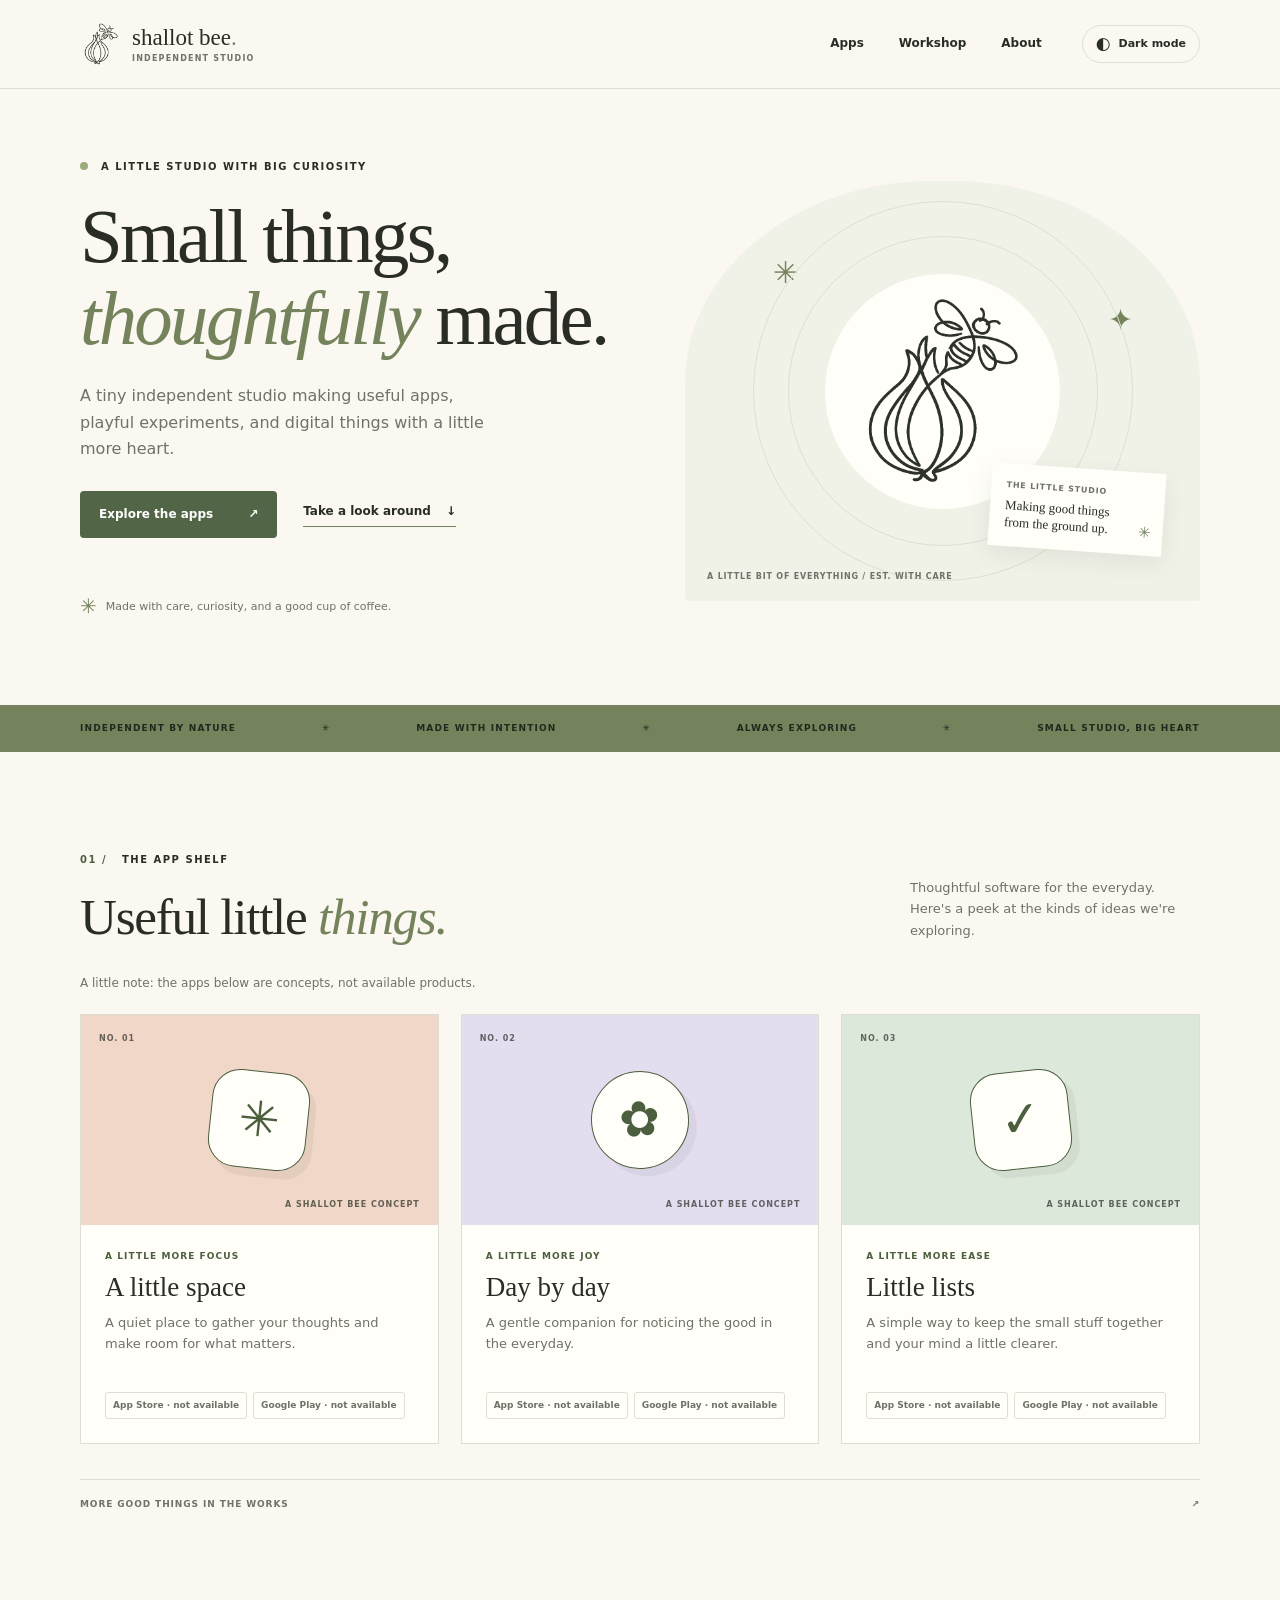
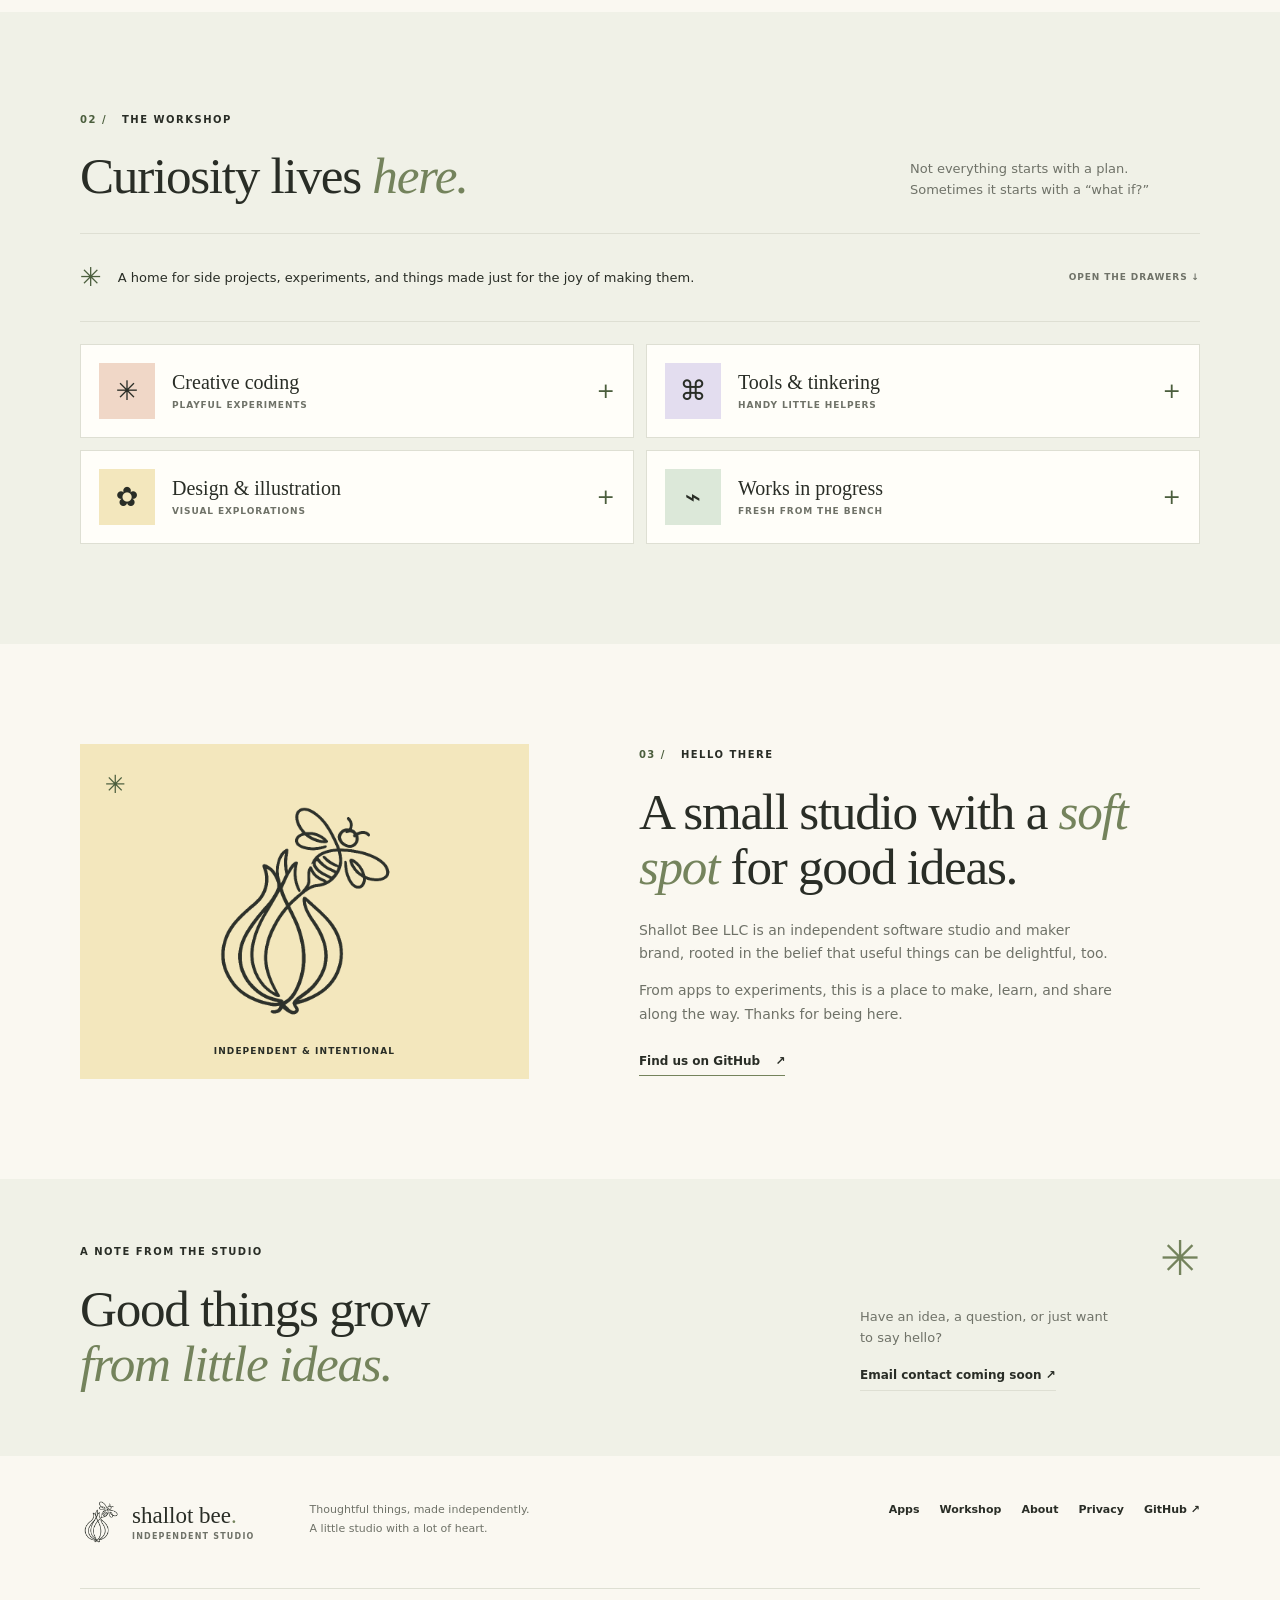
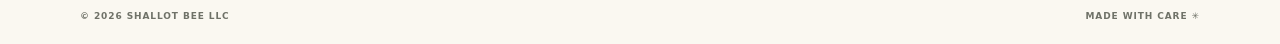
==== index.html @ 7bb1f2ab "Build initial Shallot Bee website Co-authored-by: Copilot App <223556219+Copilot@users.noreply.githu" ====
<!doctype html>
<html lang="en">
<head>
  <meta charset="utf-8">
  <meta name="viewport" content="width=device-width, initial-scale=1">
  <meta name="description" content="Shallot Bee is an independent software studio making thoughtful little things for everyday life.">
  <meta name="color-scheme" content="light dark">
  <title>Shallot Bee LLC — Small things, thoughtfully made</title>
  <link rel="icon" href="assets/logo.png">
  <link rel="stylesheet" href="css/styles.css">
  <script>
    try {
      const savedTheme = localStorage.getItem('shallot-bee-theme');
      if (savedTheme === 'light' || savedTheme === 'dark') document.documentElement.dataset.theme = savedTheme;
    } catch (error) {
      // The site remains usable when storage is unavailable.
    }
  </script>
  <script src="js/projects.js" defer></script>
  <script src="js/main.js" defer></script>
</head>
<body>
  <a class="skip-link" href="#main">Skip to content</a>
  <header class="site-header">
    <div class="container header-inner">
      <a class="brand" href="#top" aria-label="Shallot Bee, home">
        <img src="assets/logo.png" alt="" width="42" height="42">
        <span>shallot bee<span class="brand-dot">.</span><small>INDEPENDENT STUDIO</small></span>
      </a>
      <nav class="main-nav" aria-label="Main navigation">
        <a href="#apps">Apps</a>
        <a href="#workshop">Workshop</a>
        <a href="#about">About</a>
      </nav>
      <button class="theme-toggle" type="button" aria-label="Dark mode" aria-pressed="false">
        <span class="theme-icon" aria-hidden="true">◐</span><span class="theme-label">Dark mode</span>
      </button>
    </div>
  </header>

  <main id="main">
    <section class="hero container" id="top">
      <div class="hero-copy">
        <p class="eyebrow"><span class="status-dot"></span> A LITTLE STUDIO WITH BIG CURIOSITY</p>
        <h1>Small things,<br><em>thoughtfully</em> made.</h1>
        <p class="hero-description">A tiny independent studio making useful apps, playful experiments, and digital things with a little more heart.</p>
        <div class="hero-actions">
          <a class="button button-primary" href="#apps">Explore the apps <span aria-hidden="true">↗</span></a>
          <a class="text-link" href="#workshop">Take a look around <span aria-hidden="true">↓</span></a>
        </div>
        <div class="hero-note"><span class="note-icon" aria-hidden="true">✳</span> Made with care, curiosity, and a good cup of coffee.</div>
      </div>
      <div class="hero-art" aria-hidden="true">
        <span class="art-spark art-spark-one">✳</span>
        <span class="art-spark art-spark-two">✦</span>
        <div class="art-orbit orbit-one"></div>
        <div class="art-orbit orbit-two"></div>
        <div class="logo-disc"><img src="assets/logo.png" alt=""></div>
        <div class="art-label"><span>THE LITTLE STUDIO</span><strong>Making good things<br>from the ground up.</strong><span class="art-label-star">✳</span></div>
        <span class="art-caption">A LITTLE BIT OF EVERYTHING / EST. WITH CARE</span>
      </div>
    </section>

    <div class="ticker" aria-hidden="true"><div class="container ticker-inner"><span>INDEPENDENT BY NATURE</span><span>✳</span><span>MADE WITH INTENTION</span><span>✳</span><span>ALWAYS EXPLORING</span><span>✳</span><span>SMALL STUDIO, BIG HEART</span></div></div>

    <section class="section container" id="apps">
      <div class="section-heading">
        <div><p class="eyebrow"><span class="section-number">01 /</span> THE APP SHELF</p><h2>Useful little <em>things.</em></h2></div>
        <p>Thoughtful software for the everyday. Here's a peek at the kinds of ideas we're exploring.</p>
      </div>
      <p class="sample-notice">A little note: the apps below are concepts, not available products.</p>
      <div class="project-grid" id="project-grid">
        <noscript><p>Enable JavaScript to see the sample app concepts.</p></noscript>
      </div>
      <div class="section-end"><span>MORE GOOD THINGS IN THE WORKS</span><span aria-hidden="true">↗</span></div>
    </section>

    <section class="workshop-section" id="workshop">
      <div class="container section">
        <div class="section-heading">
          <div><p class="eyebrow"><span class="section-number">02 /</span> THE WORKSHOP</p><h2>Curiosity lives <em>here.</em></h2></div>
          <p>Not everything starts with a plan. Sometimes it starts with a “what if?”</p>
        </div>
        <div class="workshop-intro"><span class="workshop-intro-icon" aria-hidden="true">✳</span><p>A home for side projects, experiments, and things made just for the joy of making them.</p><span>OPEN THE DRAWERS ↓</span></div>
        <div class="workshop-grid">
          <details class="workshop-card"><summary><span class="workshop-icon peach" aria-hidden="true">✳</span><span class="workshop-title">Creative coding<small>PLAYFUL EXPERIMENTS</small></span><span class="expand-icon" aria-hidden="true">+</span></summary><p>Small explorations in code, interaction, and generative ideas. A place to try something new just to see what happens.</p></details>
          <details class="workshop-card"><summary><span class="workshop-icon lavender" aria-hidden="true">⌘</span><span class="workshop-title">Tools &amp; tinkering<small>HANDY LITTLE HELPERS</small></span><span class="expand-icon" aria-hidden="true">+</span></summary><p>Practical experiments and little utilities inspired by the everyday problems worth making a bit easier.</p></details>
          <details class="workshop-card"><summary><span class="workshop-icon yellow" aria-hidden="true">✿</span><span class="workshop-title">Design &amp; illustration<small>VISUAL EXPLORATIONS</small></span><span class="expand-icon" aria-hidden="true">+</span></summary><p>Sketches, visual ideas, and design studies that celebrate simplicity, character, and the imperfect process.</p></details>
          <details class="workshop-card"><summary><span class="workshop-icon mint" aria-hidden="true">⌁</span><span class="workshop-title">Works in progress<small>FRESH FROM THE BENCH</small></span><span class="expand-icon" aria-hidden="true">+</span></summary><p>Early ideas and unfinished experiments. Nothing here is a promise of a future release, just room to explore.</p></details>
        </div>
      </div>
    </section>

    <section class="about-section container section" id="about">
      <div class="about-mark" aria-hidden="true"><span>✳</span><img src="assets/logo.png" alt=""><small>INDEPENDENT &amp; INTENTIONAL</small></div>
      <div class="about-copy"><p class="eyebrow"><span class="section-number">03 /</span> HELLO THERE</p><h2>A small studio with a <em>soft spot</em> for good ideas.</h2><p>Shallot Bee LLC is an independent software studio and maker brand, rooted in the belief that useful things can be delightful, too.</p><p>From apps to experiments, this is a place to make, learn, and share along the way. Thanks for being here.</p><a class="text-link" href="https://github.com/grdwish">Find us on GitHub <span aria-hidden="true">↗</span></a></div>
    </section>

    <section class="contact-band"><div class="container contact-inner"><div><p class="eyebrow">A NOTE FROM THE STUDIO</p><h2>Good things grow<br><em>from little ideas.</em></h2></div><div><p>Have an idea, a question, or just want to say hello?</p><span class="contact-placeholder">Email contact coming soon <span aria-hidden="true">↗</span></span></div><span class="contact-flower" aria-hidden="true">✳</span></div></section>
  </main>
  <footer class="site-footer"><div class="container footer-main"><a class="brand" href="#top"><img src="assets/logo.png" alt="" width="42" height="42"><span>shallot bee<span class="brand-dot">.</span><small>INDEPENDENT STUDIO</small></span></a><p>Thoughtful things, made independently.<br>A little studio with a lot of heart.</p><div class="footer-links"><a href="#apps">Apps</a><a href="#workshop">Workshop</a><a href="#about">About</a><a href="privacy.html">Privacy</a><a href="https://github.com/grdwish">GitHub ↗</a></div></div><div class="container footer-bottom"><span>© <span id="year">2026</span> SHALLOT BEE LLC</span><span>MADE WITH CARE <span aria-hidden="true">✳</span></span></div></footer>
</body>
</html>
---- css/styles.css ----
:root {
  color-scheme: light;
  --background: #faf8f1;
  --surface: #fffef9;
  --ink: #292d26;
  --muted: #6f7268;
  --line: #dedfd3;
  --accent: #74835c;
  --accent-dark: #4b5e3d;
  --soft: #f0f1e7;
  --peach: #f0d7c7;
  --lavender: #e3ddef;
  --mint: #dce8d9;
  --yellow: #f3e7bd;
}

@media (prefers-color-scheme: dark) {
  :root:not([data-theme]) {
    color-scheme: dark;
    --background: #20241f; --surface: #292e27; --ink: #f3f1e7; --muted: #b7bcae;
    --line: #474f42; --accent: #b6c798; --accent-dark: #d0dfb8; --soft: #30382d;
    --peach: #674b40; --lavender: #50495f; --mint: #435749; --yellow: #60573c;
  }
}
:root[data-theme="dark"] {
  color-scheme: dark;
  --background: #20241f; --surface: #292e27; --ink: #f3f1e7; --muted: #b7bcae;
  --line: #474f42; --accent: #b6c798; --accent-dark: #d0dfb8; --soft: #30382d;
  --peach: #674b40; --lavender: #50495f; --mint: #435749; --yellow: #60573c;
}

* { box-sizing: border-box; }
html { scroll-behavior: smooth; }
body { margin: 0; background: var(--background); color: var(--ink); font-family: system-ui, sans-serif; font-size: 15px; line-height: 1.65; }
a { color: inherit; }
button { font: inherit; }
img { display: block; max-width: 100%; }
:focus-visible { outline: 3px solid #d79150; outline-offset: 4px; }
.skip-link { position: fixed; z-index: 20; top: 8px; left: 8px; transform: translateY(-160%); padding: 8px 14px; background: var(--ink); color: var(--background); }
.skip-link:focus { transform: translateY(0); }
.container { width: min(1120px, calc(100% - 64px)); margin-inline: auto; }
.site-header { border-bottom: 1px solid var(--line); }
.header-inner { min-height: 88px; display: flex; align-items: center; gap: 40px; }
.brand { display: inline-flex; align-items: center; gap: 10px; text-decoration: none; line-height: 1; font-family: Georgia, serif; font-size: 23px; white-space: nowrap; }
.brand img { width: 42px; height: 42px; object-fit: contain; }
.brand-dot { color: var(--accent); }
.brand small { display: block; margin-top: 6px; font: 700 8px/1 system-ui, sans-serif; letter-spacing: .15em; color: var(--muted); }
.main-nav { display: flex; align-items: center; justify-content: center; gap: 35px; margin-left: auto; }
.main-nav a, .back-link { text-decoration: none; font-size: 12px; font-weight: 700; }
.main-nav a:hover, .footer-links a:hover, .back-link:hover { color: var(--accent-dark); }
.theme-toggle { display: inline-flex; align-items: center; gap: 8px; padding: 9px 13px; border: 1px solid var(--line); border-radius: 30px; background: transparent; color: var(--ink); cursor: pointer; font-size: 11px; font-weight: 700; white-space: nowrap; }
.theme-toggle:hover { background: var(--soft); }
.theme-icon { font-size: 17px; line-height: 1; }
.hero { min-height: 570px; display: grid; grid-template-columns: 1.05fr .95fr; align-items: center; gap: 36px; padding-block: 70px 82px; }
.eyebrow { margin: 0 0 20px; font-size: 10px; font-weight: 700; letter-spacing: .15em; }
.status-dot { display: inline-block; width: 8px; height: 8px; margin-right: 8px; border-radius: 50%; background: #9bab7c; }
h1, h2, h3, p { margin-top: 0; }
h1, h2, h3 { font-family: Georgia, serif; font-weight: 400; line-height: 1.08; }
h1 { margin-bottom: 22px; font-size: clamp(52px, 6vw, 78px); letter-spacing: -.035em; }
h1 em, h2 em { color: var(--accent); font-weight: 400; }
.hero-description { max-width: 430px; margin-bottom: 28px; color: var(--muted); font-size: 16px; }
.hero-actions { display: flex; align-items: center; flex-wrap: wrap; gap: 26px; }
.button { display: inline-flex; align-items: center; gap: 35px; padding: 14px 19px; border-radius: 4px; text-decoration: none; font-size: 12px; font-weight: 700; }
.button-primary { background: #526647; color: #fff; }
.button-primary:hover { background: #394d31; }
.text-link { display: inline-flex; align-items: center; gap: 15px; text-decoration: none; font-size: 12px; font-weight: 700; border-bottom: 1px solid var(--accent); padding-bottom: 4px; }
.text-link:hover { color: var(--accent-dark); }
.hero-note { display: flex; align-items: center; gap: 9px; margin-top: 52px; color: var(--muted); font-size: 11px; }
.note-icon { color: var(--accent); font-size: 20px; }
.hero-art { position: relative; min-height: 420px; display: grid; place-items: center; overflow: hidden; background: var(--soft); border-radius: 48% 48% 3px 3px; }
.logo-disc { z-index: 1; width: 235px; height: 235px; display: grid; place-items: center; border-radius: 50%; background: var(--surface); }
.logo-disc img { width: 66%; }
.art-orbit { position: absolute; width: 310px; height: 310px; border: 1px solid var(--line); border-radius: 50%; }
.orbit-two { width: 380px; height: 380px; }
.art-spark { position: absolute; color: var(--accent); font-size: 30px; }
.art-spark-one { top: 16%; left: 17%; }.art-spark-two { top: 27%; right: 13%; }
.art-label { position: absolute; z-index: 2; right: 7%; bottom: 12%; width: 174px; padding: 15px; background: var(--surface); box-shadow: 0 8px 25px #20241f12; transform: rotate(4deg); }
.art-label span:first-child { display: block; color: var(--muted); font-size: 8px; font-weight: 700; letter-spacing: .1em; }
.art-label strong { display: block; margin-top: 6px; font-family: Georgia, serif; font-size: 13px; line-height: 1.3; font-weight: 400; }
.art-label-star { position: absolute; right: 12px; bottom: 10px; color: var(--accent); }
.art-caption { position: absolute; left: 22px; bottom: 18px; color: var(--muted); font-size: 8px; font-weight: 700; letter-spacing: .1em; }
.ticker { background: var(--accent); color: #20291d; }
.ticker-inner { min-height: 47px; display: flex; justify-content: space-between; align-items: center; gap: 15px; font-size: 9px; font-weight: 700; letter-spacing: .13em; }
.section { padding-block: 100px; }
.section-heading { display: flex; justify-content: space-between; align-items: end; gap: 40px; margin-bottom: 30px; }
.section-heading h2, .about-copy h2, .contact-inner h2 { margin: 0; font-size: clamp(38px, 4vw, 52px); letter-spacing: -.025em; }
.section-heading > p { max-width: 290px; margin-bottom: 3px; color: var(--muted); font-size: 13px; }
.section-number { color: var(--accent-dark); margin-right: 10px; }
.sample-notice { margin-bottom: 20px; color: var(--muted); font-size: 12px; }
.project-grid { display: grid; grid-template-columns: repeat(3, 1fr); gap: 22px; }
.project-card { min-width: 0; background: var(--surface); border: 1px solid var(--line); }
.project-art { position: relative; min-height: 210px; display: grid; place-items: center; overflow: hidden; }
.peach { background: var(--peach); }.lavender { background: var(--lavender); }.mint { background: var(--mint); }.yellow { background: var(--yellow); }
.project-art-number, .project-art-caption { position: absolute; color: var(--ink); font-size: 8px; font-weight: 700; letter-spacing: .12em; opacity: .7; }
.project-art-number { top: 17px; left: 18px; }.project-art-caption { bottom: 14px; right: 18px; }
.project-symbol { width: 98px; height: 98px; display: grid; place-items: center; border: 1px solid currentColor; border-radius: 28px; background: var(--surface); color: var(--accent-dark); font-family: Georgia, serif; font-size: 49px; box-shadow: 7px 8px 0 #0000000c; transform: rotate(-6deg); }
.project-card:nth-child(2) .project-symbol { transform: rotate(6deg); }.project-card:nth-child(3) .project-symbol { border-radius: 50%; }
.project-body { padding: 24px; }
.project-category { margin-bottom: 9px; color: var(--accent-dark); font-size: 9px; font-weight: 700; letter-spacing: .12em; }
.project-body h3 { margin-bottom: 10px; font-size: 27px; }.project-description { min-height: 67px; color: var(--muted); font-size: 13px; }
.store-badges { display: flex; flex-wrap: wrap; gap: 6px; }.store-badge { padding: 5px 7px; border: 1px solid var(--line); border-radius: 3px; color: var(--muted); font-size: 9px; font-weight: 700; }
.section-end { display: flex; justify-content: space-between; margin-top: 35px; padding-top: 17px; border-top: 1px solid var(--line); color: var(--muted); font-size: 9px; font-weight: 700; letter-spacing: .1em; }
.workshop-section { background: var(--soft); }.workshop-intro { display: flex; align-items: center; gap: 16px; padding: 22px 0; border-top: 1px solid var(--line); border-bottom: 1px solid var(--line); }.workshop-intro-icon { font-size: 26px; color: var(--accent-dark); }.workshop-intro p { margin: 0; font-size: 13px; }.workshop-intro > span:last-child { margin-left: auto; white-space: nowrap; color: var(--muted); font-size: 9px; font-weight: 700; letter-spacing: .1em; }
.workshop-grid { display: grid; grid-template-columns: repeat(2, 1fr); gap: 12px; margin-top: 22px; align-items: start; }.workshop-card { background: var(--surface); border: 1px solid var(--line); }.workshop-card summary { display: flex; align-items: center; gap: 17px; padding: 18px; cursor: pointer; list-style: none; }.workshop-card summary::-webkit-details-marker { display: none; }.workshop-icon { display: grid; place-items: center; flex: 0 0 56px; height: 56px; font-size: 27px; }.workshop-title { font-family: Georgia, serif; font-size: 20px; line-height: 1.2; }.workshop-title small { display: block; margin-top: 6px; color: var(--muted); font: 700 9px/1.3 system-ui, sans-serif; letter-spacing: .1em; }.expand-icon { margin-left: auto; font-size: 22px; color: var(--accent-dark); }.workshop-card[open] .expand-icon { transform: rotate(45deg); }.workshop-card > p { margin: 0; padding: 0 20px 20px 91px; color: var(--muted); font-size: 13px; }
.about-section { display: grid; grid-template-columns: .8fr 1fr; gap: 110px; align-items: center; }.about-mark { min-height: 335px; position: relative; display: grid; place-items: center; background: var(--yellow); }.about-mark img { width: 175px; }.about-mark > span { position: absolute; top: 20px; left: 25px; color: var(--accent-dark); font-size: 25px; }.about-mark small { position: absolute; bottom: 20px; font-size: 9px; font-weight: 700; letter-spacing: .12em; }.about-copy h2 { max-width: 510px; margin-bottom: 25px; }.about-copy > p:not(.eyebrow) { max-width: 480px; color: var(--muted); font-size: 14px; }.about-copy .text-link { margin-top: 12px; }
.contact-band { background: var(--soft); }.contact-inner { position: relative; display: flex; align-items: end; justify-content: space-between; gap: 30px; padding-block: 65px; }.contact-inner > div:nth-child(2) { max-width: 260px; margin-right: 80px; }.contact-inner p:not(.eyebrow) { color: var(--muted); font-size: 13px; }.contact-placeholder { display: inline-block; border-bottom: 1px solid var(--line); padding-bottom: 5px; font-size: 12px; font-weight: 700; }.contact-flower { position: absolute; right: 0; top: 40px; color: var(--accent); font-size: 48px; }
.site-footer { background: var(--background); }.footer-main { display: flex; align-items: start; gap: 55px; padding-block: 45px; }.footer-main > p { margin: 0; color: var(--muted); font-size: 11px; }.footer-links { display: flex; flex-wrap: wrap; gap: 20px; margin-left: auto; }.footer-links a, .footer-bottom a { text-decoration: none; font-size: 11px; font-weight: 700; }.footer-bottom { display: flex; justify-content: space-between; gap: 20px; border-top: 1px solid var(--line); padding-block: 20px; color: var(--muted); font-size: 9px; font-weight: 700; letter-spacing: .1em; }
.privacy-content { max-width: 780px; min-height: 70vh; padding-block: 80px 100px; }.privacy-content h1 { font-size: clamp(46px, 6vw, 68px); }.privacy-content h2 { margin: 35px 0 10px; font-size: 27px; }.privacy-content p { color: var(--muted); }.privacy-notice { padding: 20px 24px; border-left: 4px solid var(--accent); background: var(--soft); }.privacy-notice p { margin: 8px 0 0; }
:root[data-theme="dark"] .brand img, :root[data-theme="dark"] .logo-disc img, :root[data-theme="dark"] .about-mark img { filter: invert(1); }
@media (prefers-color-scheme: dark) { :root:not([data-theme]) .brand img, :root:not([data-theme]) .logo-disc img, :root:not([data-theme]) .about-mark img { filter: invert(1); } }
@media (max-width: 760px) {
  .container { width: min(100% - 36px, 560px); }.header-inner { min-height: 74px; gap: 15px; flex-wrap: wrap; padding-block: 14px; }.brand { font-size: 20px; }.brand img { width: 36px; height: 36px; }.main-nav { order: 3; width: 100%; justify-content: flex-start; gap: 28px; margin: 0; }.theme-toggle { margin-left: auto; }.back-link { margin-left: auto; }.back-link + .theme-toggle { margin-left: 0; }
  .hero { grid-template-columns: 1fr; padding-block: 60px; gap: 45px; }.hero-note { margin-top: 30px; }.hero-art { min-height: 360px; }.ticker-inner { flex-wrap: wrap; justify-content: center; padding-block: 12px; gap: 7px 14px; }.section { padding-block: 70px; }.section-heading { display: block; }.section-heading > p { margin-top: 18px; }.project-grid { grid-template-columns: 1fr; }.project-description { min-height: 0; }.project-art { min-height: 190px; }.workshop-grid { grid-template-columns: 1fr; }.workshop-intro > span:last-child { display: none; }.about-section { grid-template-columns: 1fr; gap: 35px; }.about-mark { min-height: 280px; }.contact-inner { display: block; }.contact-inner > div:nth-child(2) { margin: 25px 0 0; }.contact-flower { top: 45px; }.footer-main { flex-wrap: wrap; gap: 25px; }.footer-main > p { width: 100%; }.footer-links { margin-left: 0; }.privacy-content { padding-block: 55px 70px; }
}
@media (max-width: 370px) { .theme-label { display: none; }.workshop-card > p { padding-left: 20px; }.contact-flower { display: none; } }
@media (prefers-reduced-motion: reduce) { html { scroll-behavior: auto; } }
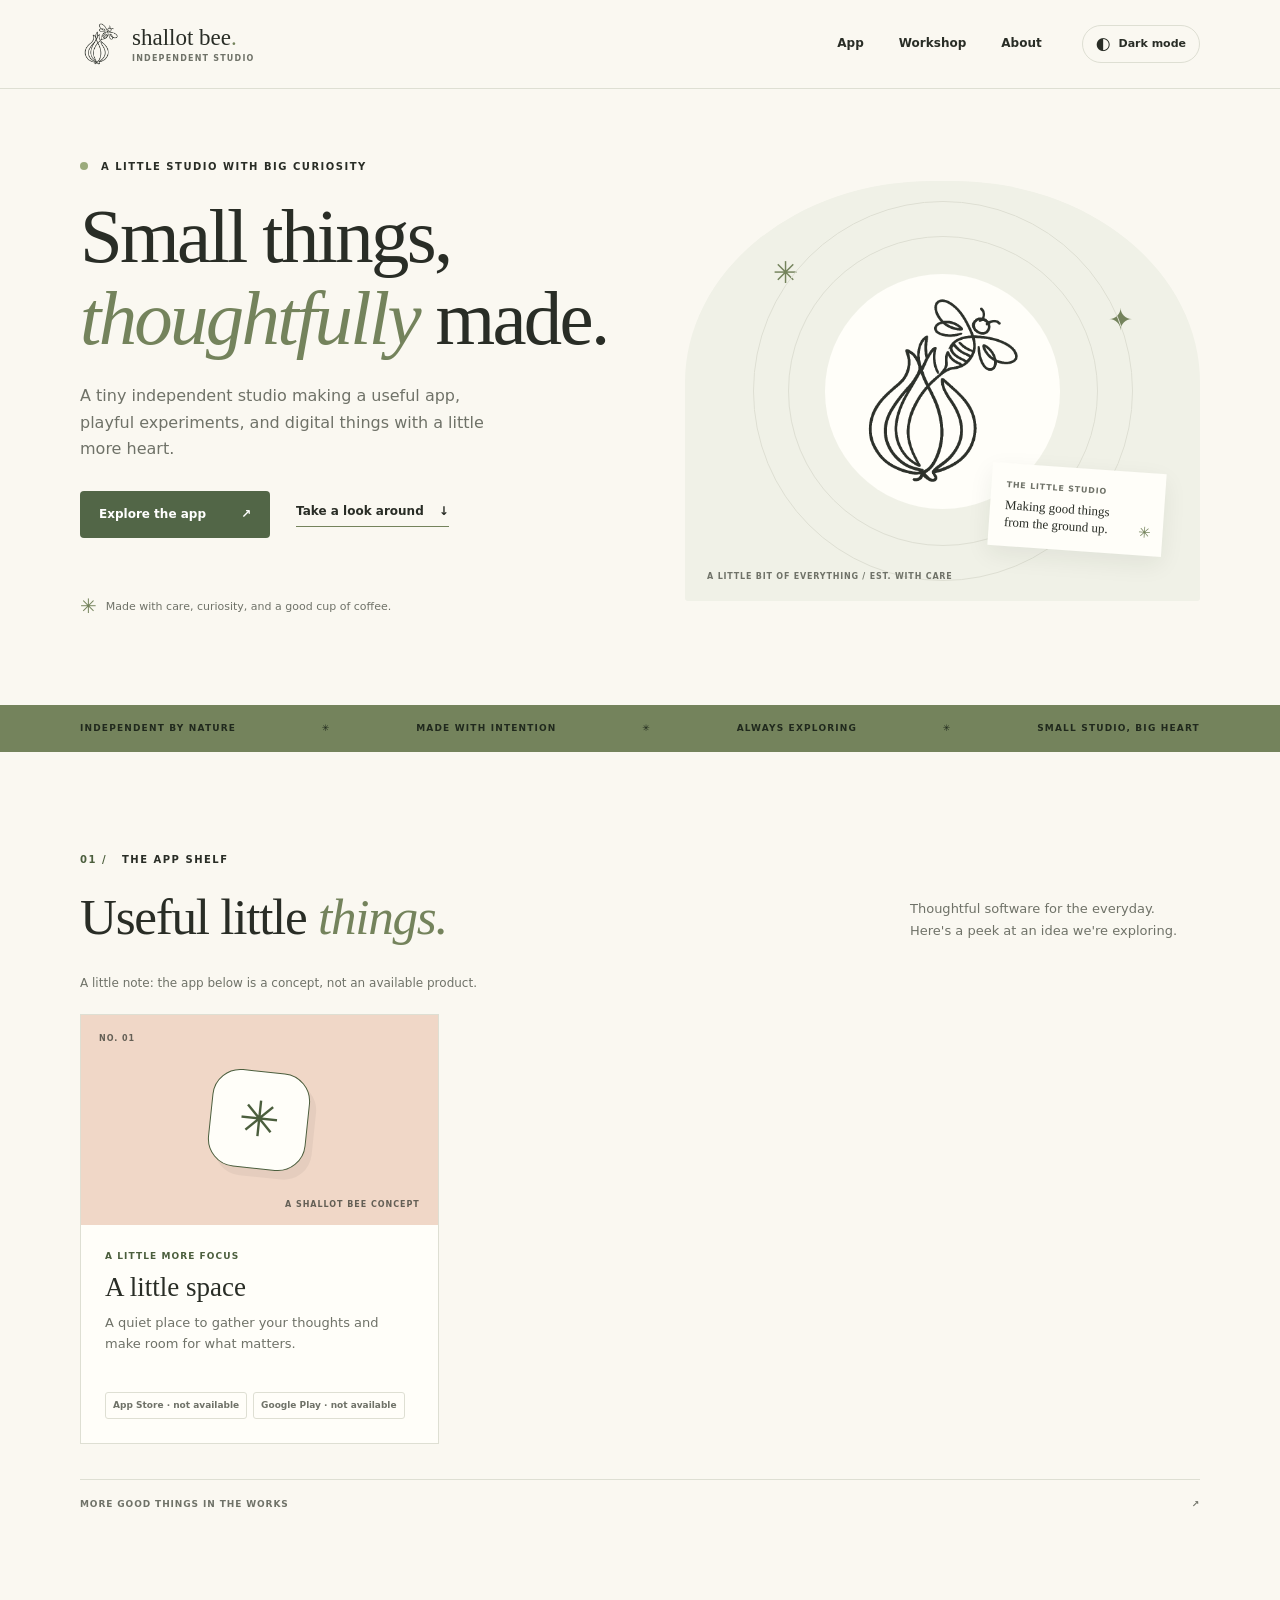
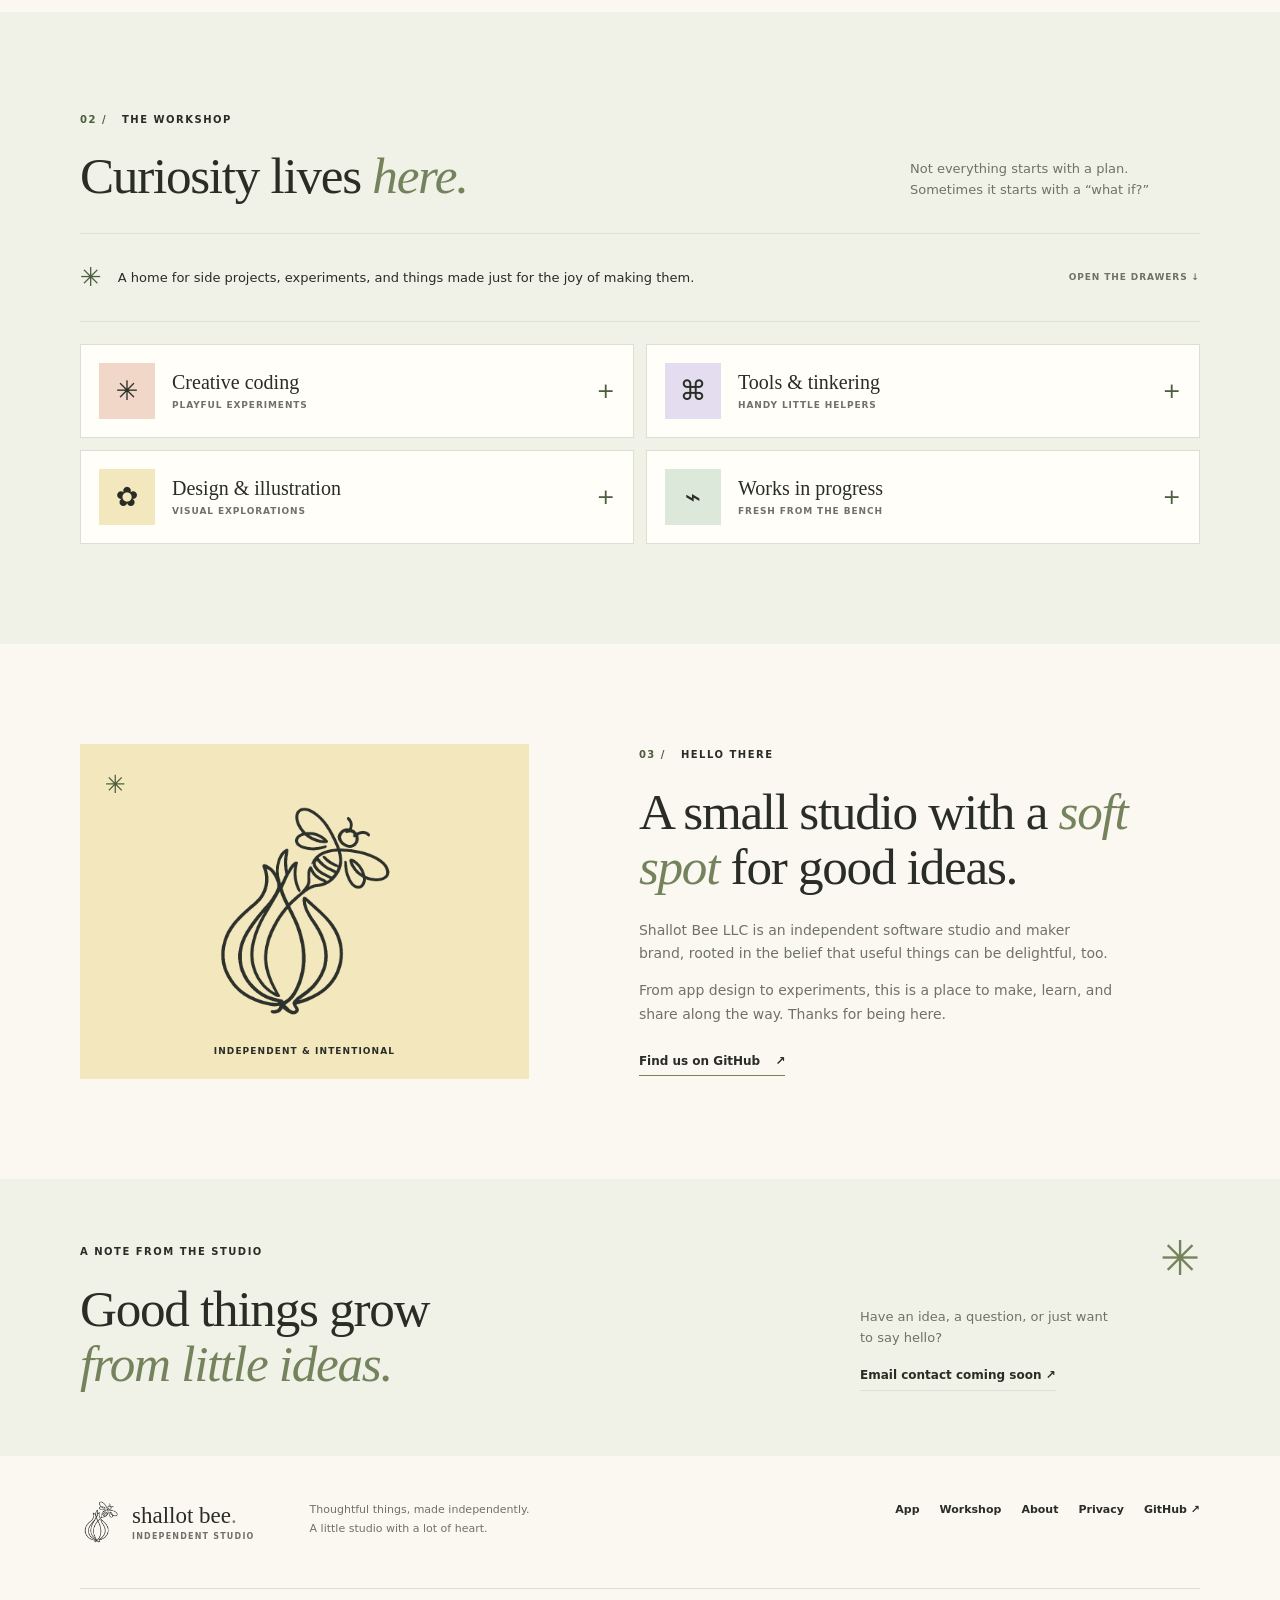
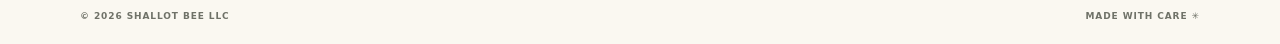
==== commit 40ab46ad: "Focus website on one app concept Co-authored-by: Copilot App <223556219+Copilot@users.noreply.github" ====
--- a/index.html
+++ b/index.html
@@ -28,7 +28,7 @@
         <span>shallot bee<span class="brand-dot">.</span><small>INDEPENDENT STUDIO</small></span>
       </a>
       <nav class="main-nav" aria-label="Main navigation">
-        <a href="#apps">Apps</a>
+        <a href="#apps">App</a>
         <a href="#workshop">Workshop</a>
         <a href="#about">About</a>
       </nav>
@@ -43,9 +43,9 @@
       <div class="hero-copy">
         <p class="eyebrow"><span class="status-dot"></span> A LITTLE STUDIO WITH BIG CURIOSITY</p>
         <h1>Small things,<br><em>thoughtfully</em> made.</h1>
-        <p class="hero-description">A tiny independent studio making useful apps, playful experiments, and digital things with a little more heart.</p>
+        <p class="hero-description">A tiny independent studio making a useful app, playful experiments, and digital things with a little more heart.</p>
         <div class="hero-actions">
-          <a class="button button-primary" href="#apps">Explore the apps <span aria-hidden="true">↗</span></a>
+          <a class="button button-primary" href="#apps">Explore the app <span aria-hidden="true">↗</span></a>
           <a class="text-link" href="#workshop">Take a look around <span aria-hidden="true">↓</span></a>
         </div>
         <div class="hero-note"><span class="note-icon" aria-hidden="true">✳</span> Made with care, curiosity, and a good cup of coffee.</div>
@@ -66,11 +66,11 @@
     <section class="section container" id="apps">
       <div class="section-heading">
         <div><p class="eyebrow"><span class="section-number">01 /</span> THE APP SHELF</p><h2>Useful little <em>things.</em></h2></div>
-        <p>Thoughtful software for the everyday. Here's a peek at the kinds of ideas we're exploring.</p>
+        <p>Thoughtful software for the everyday. Here's a peek at an idea we're exploring.</p>
       </div>
-      <p class="sample-notice">A little note: the apps below are concepts, not available products.</p>
+      <p class="sample-notice">A little note: the app below is a concept, not an available product.</p>
       <div class="project-grid" id="project-grid">
-        <noscript><p>Enable JavaScript to see the sample app concepts.</p></noscript>
+        <noscript><p>Enable JavaScript to see the sample app concept.</p></noscript>
       </div>
       <div class="section-end"><span>MORE GOOD THINGS IN THE WORKS</span><span aria-hidden="true">↗</span></div>
     </section>
@@ -93,11 +93,11 @@
 
     <section class="about-section container section" id="about">
       <div class="about-mark" aria-hidden="true"><span>✳</span><img src="assets/logo.png" alt=""><small>INDEPENDENT &amp; INTENTIONAL</small></div>
-      <div class="about-copy"><p class="eyebrow"><span class="section-number">03 /</span> HELLO THERE</p><h2>A small studio with a <em>soft spot</em> for good ideas.</h2><p>Shallot Bee LLC is an independent software studio and maker brand, rooted in the belief that useful things can be delightful, too.</p><p>From apps to experiments, this is a place to make, learn, and share along the way. Thanks for being here.</p><a class="text-link" href="https://github.com/grdwish">Find us on GitHub <span aria-hidden="true">↗</span></a></div>
+      <div class="about-copy"><p class="eyebrow"><span class="section-number">03 /</span> HELLO THERE</p><h2>A small studio with a <em>soft spot</em> for good ideas.</h2><p>Shallot Bee LLC is an independent software studio and maker brand, rooted in the belief that useful things can be delightful, too.</p><p>From app design to experiments, this is a place to make, learn, and share along the way. Thanks for being here.</p><a class="text-link" href="https://github.com/grdwish">Find us on GitHub <span aria-hidden="true">↗</span></a></div>
     </section>
 
     <section class="contact-band"><div class="container contact-inner"><div><p class="eyebrow">A NOTE FROM THE STUDIO</p><h2>Good things grow<br><em>from little ideas.</em></h2></div><div><p>Have an idea, a question, or just want to say hello?</p><span class="contact-placeholder">Email contact coming soon <span aria-hidden="true">↗</span></span></div><span class="contact-flower" aria-hidden="true">✳</span></div></section>
   </main>
-  <footer class="site-footer"><div class="container footer-main"><a class="brand" href="#top"><img src="assets/logo.png" alt="" width="42" height="42"><span>shallot bee<span class="brand-dot">.</span><small>INDEPENDENT STUDIO</small></span></a><p>Thoughtful things, made independently.<br>A little studio with a lot of heart.</p><div class="footer-links"><a href="#apps">Apps</a><a href="#workshop">Workshop</a><a href="#about">About</a><a href="privacy.html">Privacy</a><a href="https://github.com/grdwish">GitHub ↗</a></div></div><div class="container footer-bottom"><span>© <span id="year">2026</span> SHALLOT BEE LLC</span><span>MADE WITH CARE <span aria-hidden="true">✳</span></span></div></footer>
+  <footer class="site-footer"><div class="container footer-main"><a class="brand" href="#top"><img src="assets/logo.png" alt="" width="42" height="42"><span>shallot bee<span class="brand-dot">.</span><small>INDEPENDENT STUDIO</small></span></a><p>Thoughtful things, made independently.<br>A little studio with a lot of heart.</p><div class="footer-links"><a href="#apps">App</a><a href="#workshop">Workshop</a><a href="#about">About</a><a href="privacy.html">Privacy</a><a href="https://github.com/grdwish">GitHub ↗</a></div></div><div class="container footer-bottom"><span>© <span id="year">2026</span> SHALLOT BEE LLC</span><span>MADE WITH CARE <span aria-hidden="true">✳</span></span></div></footer>
 </body>
 </html>
